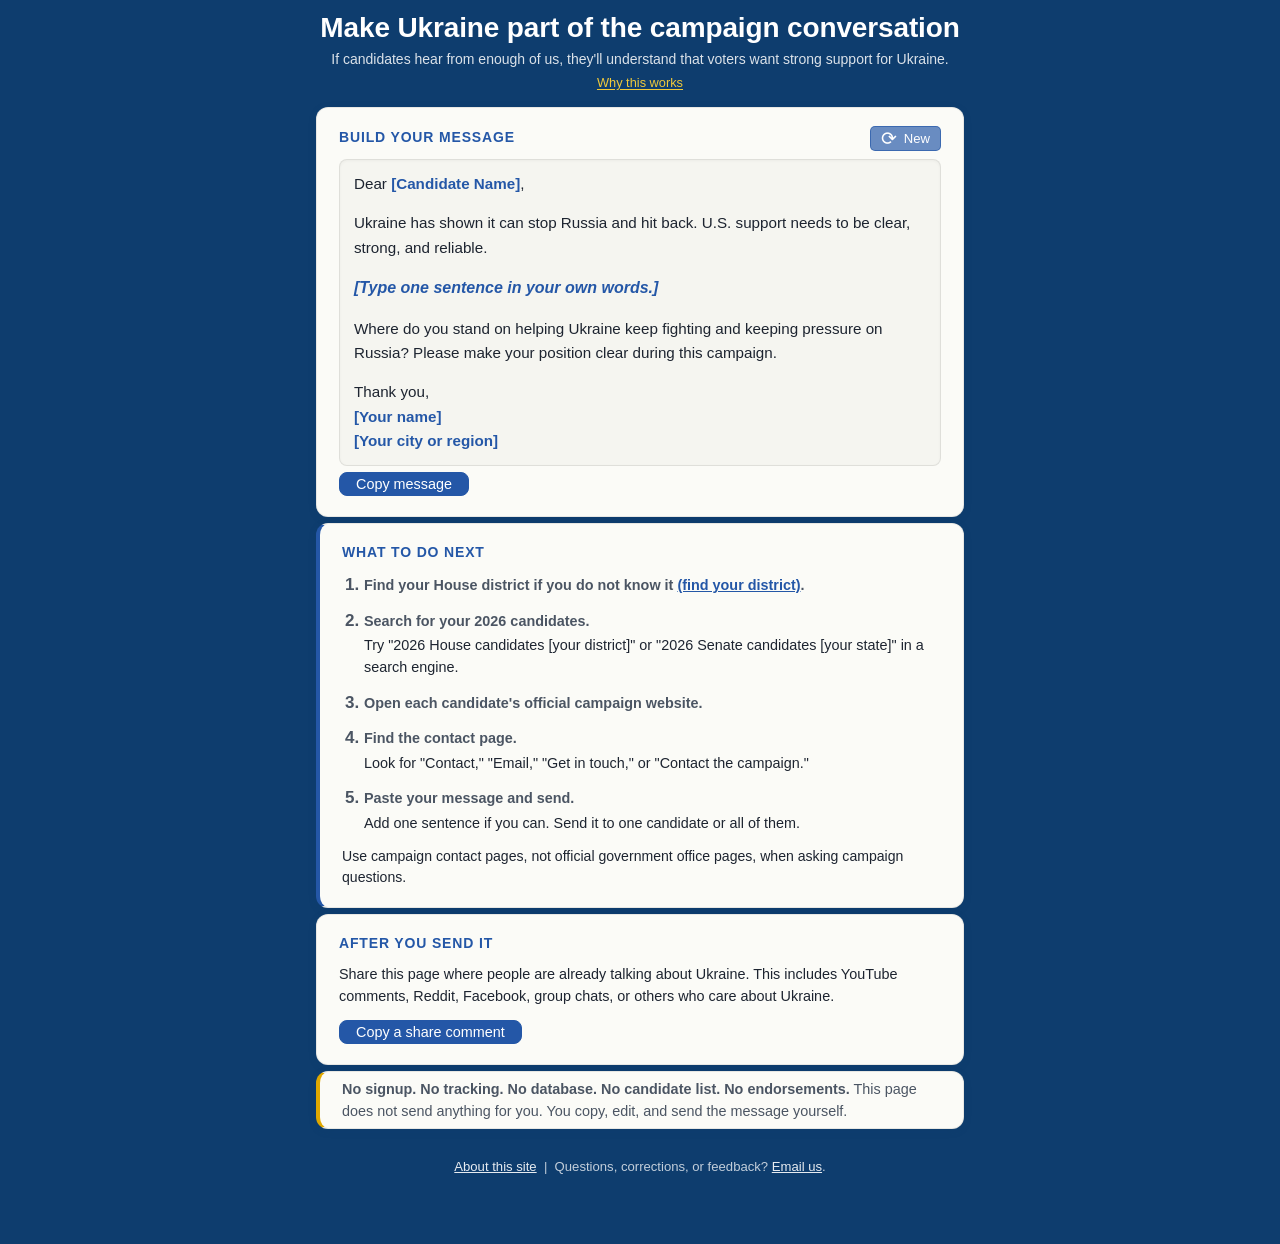
==== index.html @ a481d617 "Add files via upload" ====
<!DOCTYPE html>
<html lang="en">
<head>
<meta charset="UTF-8">
<meta name="viewport" content="width=device-width, initial-scale=1">
<title>Ask candidates where they stand on Ukraine</title>
<meta name="description" content="A simple tool to help U.S. voters ask 2026 House and Senate candidates where they stand on Ukraine. No signup, no tracking, no candidate list.">
<link rel="stylesheet" href="css/style.css">
</head>
<body>

<header class="site">
  <h1 class="site-name">Make Ukraine part of the campaign conversation</h1>
  <p class="intro">If candidates hear from enough of us, they'll understand that voters want strong support for Ukraine.</p>
  <p class="intro-why"><a href="why-this-works/">Why this works</a></p>
</header>

<main>

  <section class="card" aria-label="Build your message">
    <div class="card-header-row">
      <h2>Build your message</h2>
      <button class="btn btn-sm secondary" id="btn-reroll" type="button"><span class="reroll-icon">⟳</span> New</button>
    </div>

    <div class="restore-bar" id="restore-bar" hidden>
      Your edits were replaced when you tried a new version.
      <button id="btn-restore" type="button">Restore my edits</button>
    </div>

    <div id="message-display" class="message-display" contenteditable="true" spellcheck="false" aria-label="Your message" aria-multiline="true" role="textbox"></div>

    <button class="btn" id="btn-copy-message" type="button">Copy message</button>
  </section>

  <section class="card action-steps" aria-label="What to do next">
    <h2>What to do next</h2>
    <ol class="steps">
      <li>
        <strong>Find your House district if you do not know it <a href="https://www.house.gov/representatives/find-your-representative" target="_blank" rel="noopener">(find your district)</a>.</strong>
      </li>
      <li>
        <strong>Search for your 2026 candidates.</strong>
        <p>Try "2026 House candidates [your district]" or "2026 Senate candidates [your state]" in a search engine.</p>
      </li>
      <li>
        <strong>Open each candidate's official campaign website.</strong>
      </li>
      <li>
        <strong>Find the contact page.</strong>
        <p>Look for "Contact," "Email," "Get in touch," or "Contact the campaign."</p>
      </li>
      <li>
        <strong>Paste your message and send.</strong>
        <p>Add one sentence if you can. Send it to one candidate or all of them.</p>
      </li>
    </ol>
    <p class="step-note">Use campaign contact pages, not official government office pages, when asking campaign questions.</p>
  </section>

  <section class="card card-cta" aria-label="After you send it">
    <h2>After you send it</h2>
    <p>Share this page where people are already talking about Ukraine. This includes YouTube comments, Reddit, Facebook, group chats, or others who care about Ukraine.</p>
    <button class="btn" id="btn-copy-share" type="button">Copy a share comment</button>
  </section>

  <section class="card privacy-note">
    <strong>No signup. No tracking. No database. No candidate list. No endorsements.</strong> This page does not send anything for you. You copy, edit, and send the message yourself.
  </section>

  <div class="page-footer">
    <p style="text-align:center;"><a href="about/">About this site</a> &nbsp;|&nbsp; Questions, corrections, or feedback? <a href="mailto:stillwatchingukraine@proton.me">Email us</a>.</p>
  </div>

</main>

<footer class="site"></footer>

<script src="js/config.js"></script>
<script src="js/app.js"></script>
</body>
</html>
---- css/style.css ----
/* Still Watching Ukraine - handmade but clean. Mobile-first, single column. */

:root {
  --ink: #1d2430;
  --ink-soft: #4b5563;
  --paper: #0E3D6E;
  --card: #fbfbf7;
  --line: #e6e8ec;
  --accent: #2457a7;      /* soft blue */
  --accent-warm: #e0a800; /* soft yellow, used sparingly */
  --radius: 12px;
  --maxw: 680px;
}

* { box-sizing: border-box; }

html { -webkit-text-size-adjust: 100%; }

body {
  margin: 0;
  font-family: -apple-system, BlinkMacSystemFont, "Segoe UI", Roboto, Helvetica, Arial, sans-serif;
  font-size: 17px;
  line-height: 1.55;
  color: var(--ink);
  background: var(--paper);
}

main {
  max-width: var(--maxw);
  margin: 0 auto;
  padding: 4px 16px 30px;
}

header.site {
  max-width: var(--maxw);
  margin: 0 auto;
  padding: 10px 16px 0;
}

h1.site-name {
  font-size: 1.2rem;
  line-height: 1.25;
  letter-spacing: -0.005em;
  color: #fff;
  font-weight: 700;
  margin: 0 0 4px;
  text-transform: none;
  text-align: center;
}

.title-desktop { display: none; }

.intro { color: rgba(255,255,255,0.85); margin: 0 0 2px; font-size: 0.875rem; text-align: center; }
.intro-why { margin: 1px 0 4px; text-align: center; font-size: 0.8rem; }
.intro-why a { color: #f0c93a; text-decoration: underline; text-underline-offset: 2px; }
.intro-why a:hover { color: #f7dd70; }
.intro-privacy { font-size: 0.85rem; margin-top: 4px; }

.card {
  background: var(--card);
  border: 1px solid rgba(0,0,0,0.08);
  border-radius: var(--radius);
  padding: 10px 14px;
  margin: 4px 0;
  box-shadow: 0 2px 8px rgba(14, 61, 110, 0.1);
}

.card p { margin-top: 0; }

.card h2 {
  font-size: 0.875rem;
  font-weight: 800;
  margin: 0 0 8px;
  color: var(--accent);
  text-transform: uppercase;
  letter-spacing: 0.06em;
}

.card-header-row {
  display: flex;
  align-items: center;
  justify-content: space-between;
  gap: 10px;
  margin: 0 0 8px;
}
.card-header-row h2 { margin: 0; }

.btn.btn-sm {
  font-size: 0.82rem;
  padding: 2px 10px;
  min-height: 0;
  line-height: 1;
  margin: 0;
  border-radius: 5px;
  display: inline-flex;
  align-items: center;
  gap: 7px;
}
.reroll-icon {
  font-size: 1.2rem;
  color: #fff;
  display: flex;
  align-items: center;
}

.privacy-note {
  border-left: 4px solid var(--accent-warm);
  font-size: 0.9rem;
  color: var(--ink-soft);
  padding: 6px 14px;
  margin: 0 0 14px;
}

.field { margin-bottom: 7px; }

label {
  display: block;
  font-weight: 600;
  margin-bottom: 6px;
}

select, input[type="text"] {
  width: 100%;
  min-height: 44px;
  font-family: inherit;
  padding: 7px 10px;
  border: 1px solid var(--line);
  border-radius: 8px;
  background: #fff;
  color: var(--ink);
}
select { font-size: 0.875rem; }
input[type="text"] { font-size: 1rem; }

textarea {
  width: 100%;
  min-height: 280px;
  font-size: 1rem;
  font-family: inherit;
  line-height: 1.5;
  padding: 12px;
  border: 1px solid var(--line);
  border-radius: 8px;
  resize: vertical;
  color: var(--ink);
}


/* Contenteditable message display */
.message-display {
  width: 100%;
  min-height: 240px;
  font-size: 0.95rem;
  font-family: inherit;
  line-height: 1.6;
  padding: 12px 14px;
  border: 1px solid rgba(0,0,0,0.09);
  border-radius: 8px;
  background: #f5f5f0;
  color: var(--ink);
  overflow-y: auto;
  cursor: text;
  display: block;
  box-sizing: border-box;
  box-shadow: inset 0 1px 3px rgba(0,0,0,0.04);
}

.msg-subject { color: #374151; font-weight: 600; font-size: 1.05em; }
.msg-personalize {
  font-size: 1rem;
  font-style: italic;
  margin-top: -0.3em;
}
.msg-personalize .fill-in { font-style: italic; }
.fill-in-light { color: var(--accent); font-weight: normal; font-style: italic; }
.message-display p { margin: 0 0 1em; }
.message-display p:last-child { margin-bottom: 0; }
.message-display:empty::before {
  content: "Your message will appear here.";
  color: var(--ink-soft);
  opacity: 0.55;
  pointer-events: none;
}
.fill-in {
  color: var(--accent);
  font-weight: 600;
}

select:focus, textarea:focus, input:focus, .message-display:focus, button:focus-visible, a:focus-visible {
  outline: 3px solid rgba(36, 87, 167, 0.4);
  outline-offset: 1px;
}

.btn {
  display: inline-block;
  min-height: 0;
  padding: 3px 16px;
  margin: 6px 8px 2px 0;
  font-size: 0.9rem;
  font-weight: 500;
  font-family: inherit;
  border-radius: 8px;
  border: 1px solid var(--accent);
  background: var(--accent);
  color: #fff;
  cursor: pointer;
}

.btn.secondary {
  background: rgba(36, 87, 167, 0.68);
  border-color: rgba(36, 87, 167, 0.68);
  color: #fff;
}

.btn:disabled { opacity: 0.7; cursor: default; }


.subject-wrap { display: flex; gap: 8px; align-items: stretch; flex-wrap: wrap; }
.subject-wrap input { flex: 1 1 220px; }
.subject-wrap .btn { margin: 0; }


.message-helper {
  font-size: 0.8rem;
  color: var(--ink-soft);
  margin: 0 0 6px;
}

.why-page {
  color: rgba(255,255,255,0.88);
  font-size: 1rem;
  line-height: 1.7;
  max-width: var(--maxw);
  margin: 0 auto;
  padding: 16px 16px 40px;
}
.why-page p { margin: 0 0 1.2em; }
.why-page h2 { color: rgba(255,255,255,0.88); font-size: 0.875rem; font-weight: 800; text-transform: uppercase; letter-spacing: 0.08em; margin: 1.8em 0 0.4em; }
.why-back a { color: rgba(255,255,255,0.55); font-size: 0.875rem; text-decoration: none; }
.why-back a:hover { color: rgba(255,255,255,0.9); }

.make-it-yours {
  font-size: 0.82rem;
  color: var(--ink-soft);
  font-style: italic;
  margin: 6px 0 8px;
}

.restore-bar {
  background: #fff8e6;
  border: 1px solid var(--accent-warm);
  border-radius: 8px;
  padding: 10px 12px;
  margin: 10px 0;
  font-size: 0.95rem;
}
.restore-bar button {
  background: none;
  border: none;
  color: var(--accent);
  font: inherit;
  font-weight: 700;
  cursor: pointer;
  text-decoration: underline;
  padding: 4px;
}

.personalize-prompt {
  background: #eef3fb;
  border-left: 4px solid var(--accent);
  border-radius: 6px;
  padding: 8px 12px;
  margin: 8px 0 6px;
  font-size: 0.92rem;
  color: var(--accent);
  line-height: 1.45;
}
.personalize-prompt strong { color: var(--accent); }

.current-action-card {
  background: #fdf6e3;
  border-left: 4px solid var(--accent-warm);
  border-radius: var(--radius);
  box-shadow: 0 1px 3px rgba(29, 36, 48, 0.05);
  overflow: hidden;
  opacity: 0;
  max-height: 0;
  margin: 0;
  padding: 0;
  transform: translateY(-4px);
  transition:
    opacity 200ms ease,
    max-height 220ms ease,
    transform 200ms ease,
    margin 200ms ease,
    padding 200ms ease;
}
.current-action-card.is-visible {
  opacity: 1;
  max-height: 200px;
  margin: 4px 0;
  padding: 10px 14px;
  transform: translateY(0);
}
.current-action-card h2 {
  font-size: 0.8rem;
  font-weight: 700;
  margin: 0 0 6px;
  color: var(--ink-soft);
  text-transform: uppercase;
  letter-spacing: 0.06em;
}
.current-action-card p { margin: 0; font-size: 0.95rem; }

@media (prefers-reduced-motion: reduce) {
  .current-action-card { transition: none; transform: none; }
}

.action-steps {
  border-left: 4px solid var(--accent);
}

.card-cta p { margin-bottom: 6px; font-size: 0.9rem; }

.card-cta h2,
[aria-label="Share this tool"] h2 { font-size: 0.875rem; }
.action-steps h2 { font-size: 0.875rem; }

.steps {
  margin: 4px 0 0;
  padding-left: 22px;
  counter-reset: steps;
}
.steps li {
  counter-increment: steps;
}
.steps li::marker {
  font-weight: 700;
  color: var(--ink-soft);
}
.steps li {
  margin-bottom: 11px;
  line-height: 1.5;
}
.steps li strong { display: block; margin-bottom: 3px; font-weight: 600; color: var(--ink-soft); font-size: 0.9rem; }
.steps li p { margin: 2px 0 0; font-size: 0.9rem; }
.step-note { margin: 6px 0 0; font-size: 0.88rem; }

/* personalize tips (now inside .steps) */
#personalize-tips p { margin: 6px 0 4px; font-size: 0.92rem; color: var(--ink-soft); }
#personalize-tips ul { margin: 4px 0 0; padding-left: 18px; }
#personalize-tips li { margin-bottom: 4px; color: var(--ink-soft); font-size: 0.92rem; }

.lookup-list { padding-left: 20px; margin: 3px 0 0; }
.lookup-list li { margin-bottom: 4px; }
.lookup-list a { display: block; padding: 2px 0; }

a { color: var(--accent); }

.muted { color: var(--ink-soft); }

.page-footer {
  max-width: var(--maxw);
  margin: 0 auto;
  padding: 6px 16px 0;
  color: rgba(255,255,255,0.75);
  font-size: 0.82rem;
  line-height: 1.45;
}
.page-footer p { margin: 4px 0; }
.page-footer a { color: rgba(255,255,255,0.9); }

footer.site {
  max-width: var(--maxw);
  margin: 0 auto;
  padding: 4px 16px 100px;
  color: rgba(255,255,255,0.75);
  font-size: 0.82rem;
}
footer.site p { margin: 4px 0; text-align: center; }

.clear-saved {
  display: block;
  margin: 0 auto;
  font-size: 0.75rem;
  color: #bbb;
  background: none;
  border: none;
  cursor: pointer;
  padding: 4px 0;
  text-decoration: underline;
  font-family: inherit;
  text-align: center;
}
.clear-saved:hover { color: #999; }


@media (min-width: 720px) {
  h1.site-name { font-size: 1.75rem; text-align: center; }
  .intro { text-align: center; }
  .title-mobile { display: none; }
  .title-desktop { display: inline; }
  .card { padding: 18px 22px; margin: 6px 0; }
  .privacy-note { padding: 6px 22px; margin: 0 0 18px; }
  .sticky-bar { display: none; }
  main { padding-bottom: 30px; }
  footer.site { padding-bottom: 30px; }
}
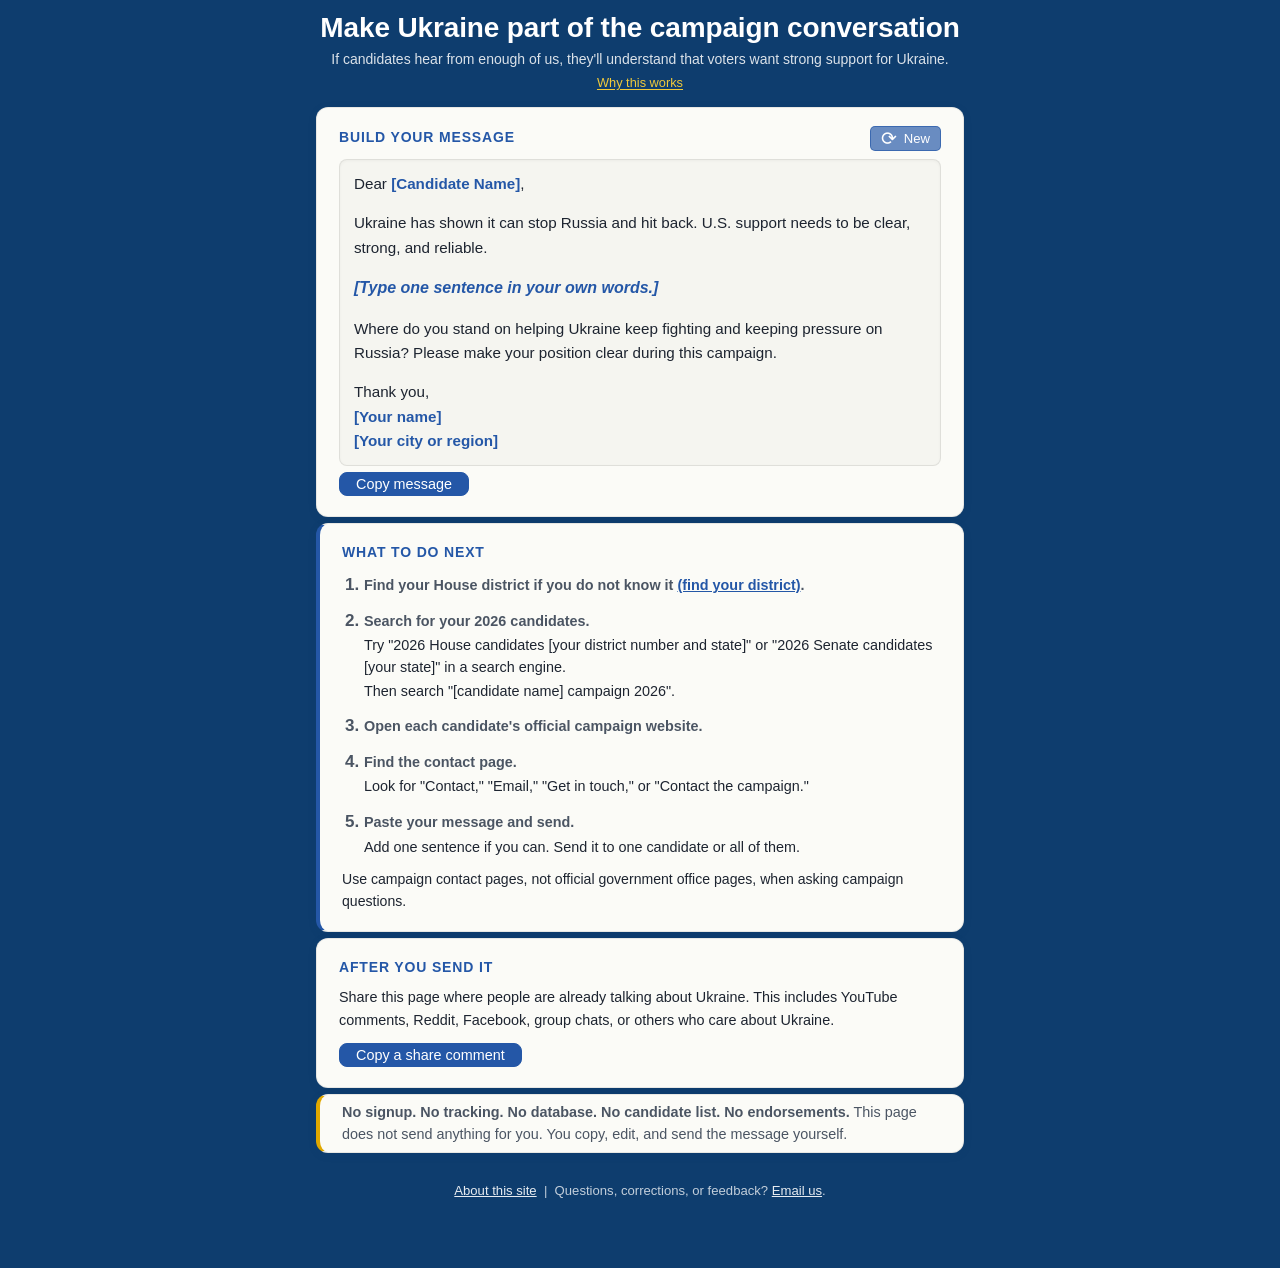
==== commit cf2610cc: "Add files via upload" ====
--- a/index.html
+++ b/index.html
@@ -23,11 +23,6 @@
       <button class="btn btn-sm secondary" id="btn-reroll" type="button"><span class="reroll-icon">⟳</span> New</button>
     </div>
 
-    <div class="restore-bar" id="restore-bar" hidden>
-      Your edits were replaced when you tried a new version.
-      <button id="btn-restore" type="button">Restore my edits</button>
-    </div>
-
     <div id="message-display" class="message-display" contenteditable="true" spellcheck="false" aria-label="Your message" aria-multiline="true" role="textbox"></div>
 
     <button class="btn" id="btn-copy-message" type="button">Copy message</button>
@@ -41,7 +36,8 @@
       </li>
       <li>
         <strong>Search for your 2026 candidates.</strong>
-        <p>Try "2026 House candidates [your district]" or "2026 Senate candidates [your state]" in a search engine.</p>
+        <p>Try "2026 House candidates [your district number and state]" or "2026 Senate candidates [your state]" in a search engine.</p>
+        <p>Then search "[candidate name] campaign 2026".</p>
       </li>
       <li>
         <strong>Open each candidate's official campaign website.</strong>
--- a/css/style.css
+++ b/css/style.css
@@ -244,25 +244,6 @@
   color: var(--ink-soft);
   font-style: italic;
   margin: 6px 0 8px;
-}
-
-.restore-bar {
-  background: #fff8e6;
-  border: 1px solid var(--accent-warm);
-  border-radius: 8px;
-  padding: 10px 12px;
-  margin: 10px 0;
-  font-size: 0.95rem;
-}
-.restore-bar button {
-  background: none;
-  border: none;
-  color: var(--accent);
-  font: inherit;
-  font-weight: 700;
-  cursor: pointer;
-  text-decoration: underline;
-  padding: 4px;
 }
 
 .personalize-prompt {
